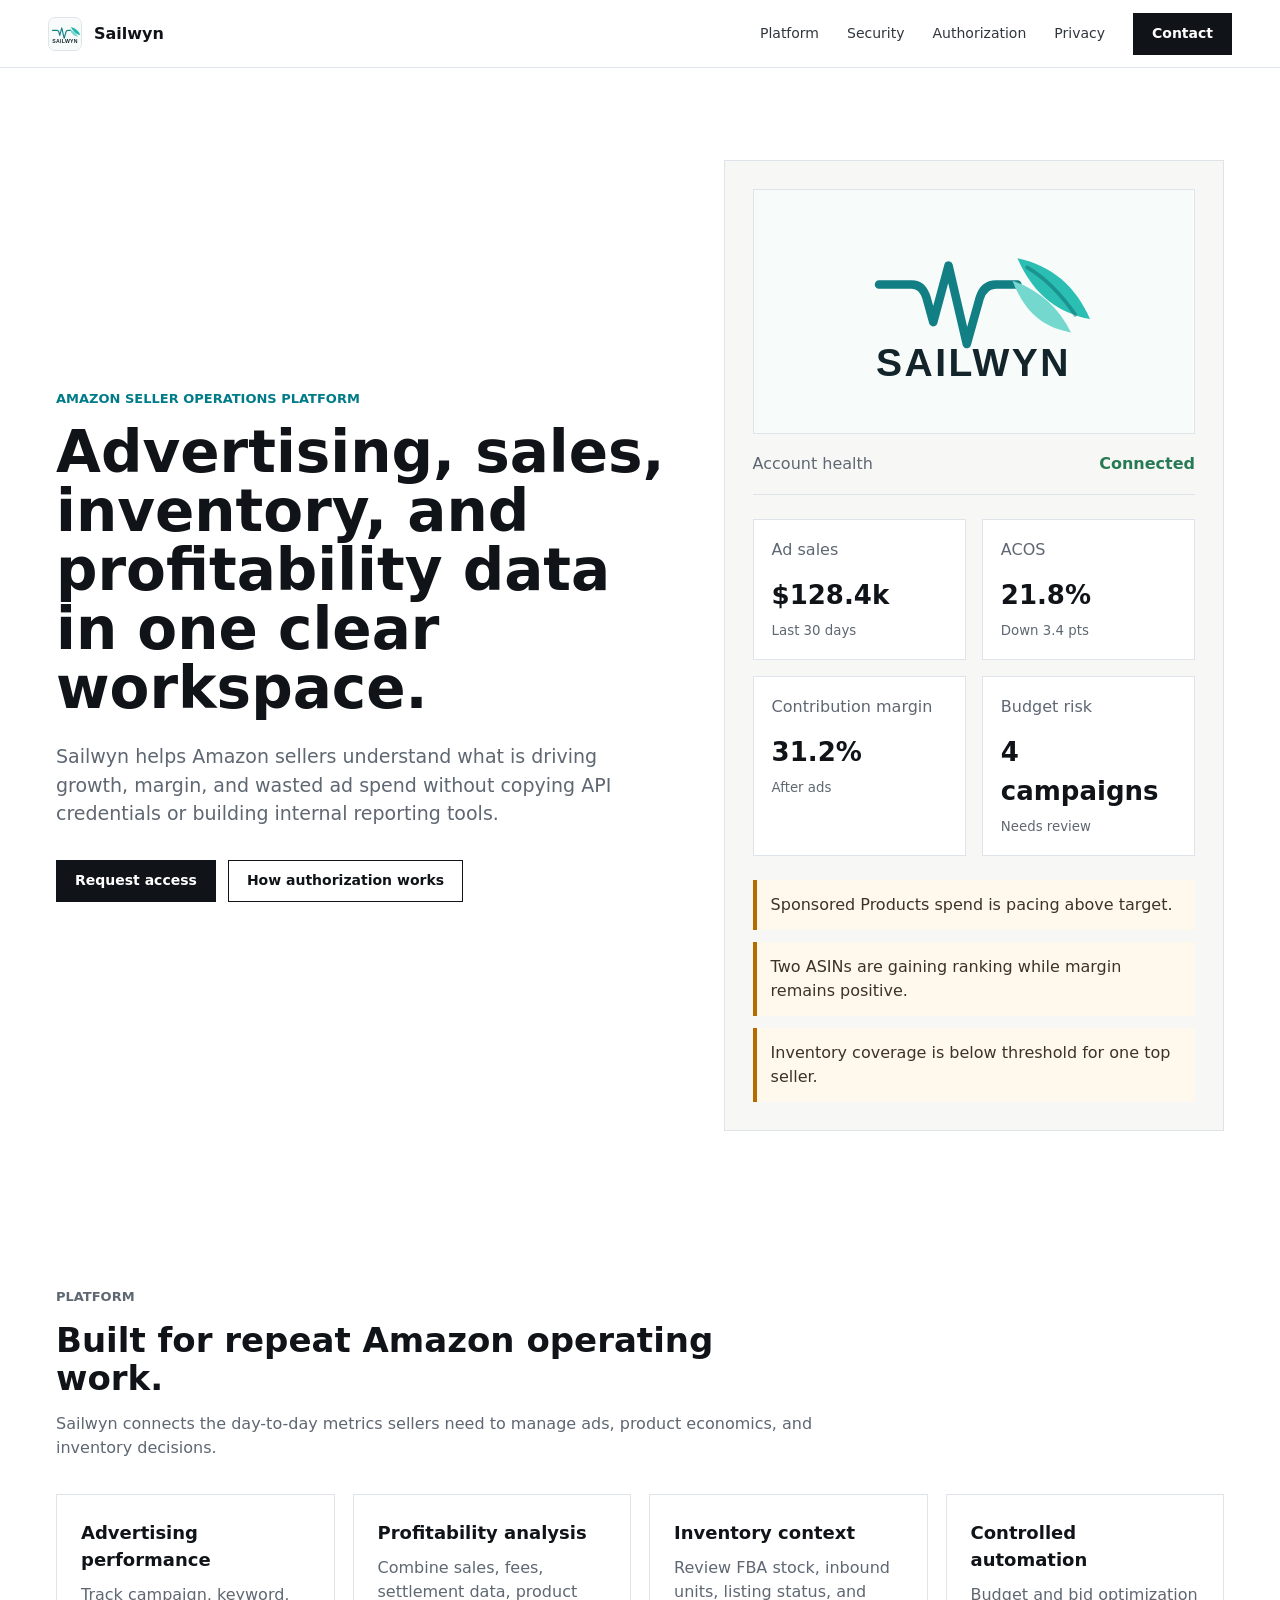
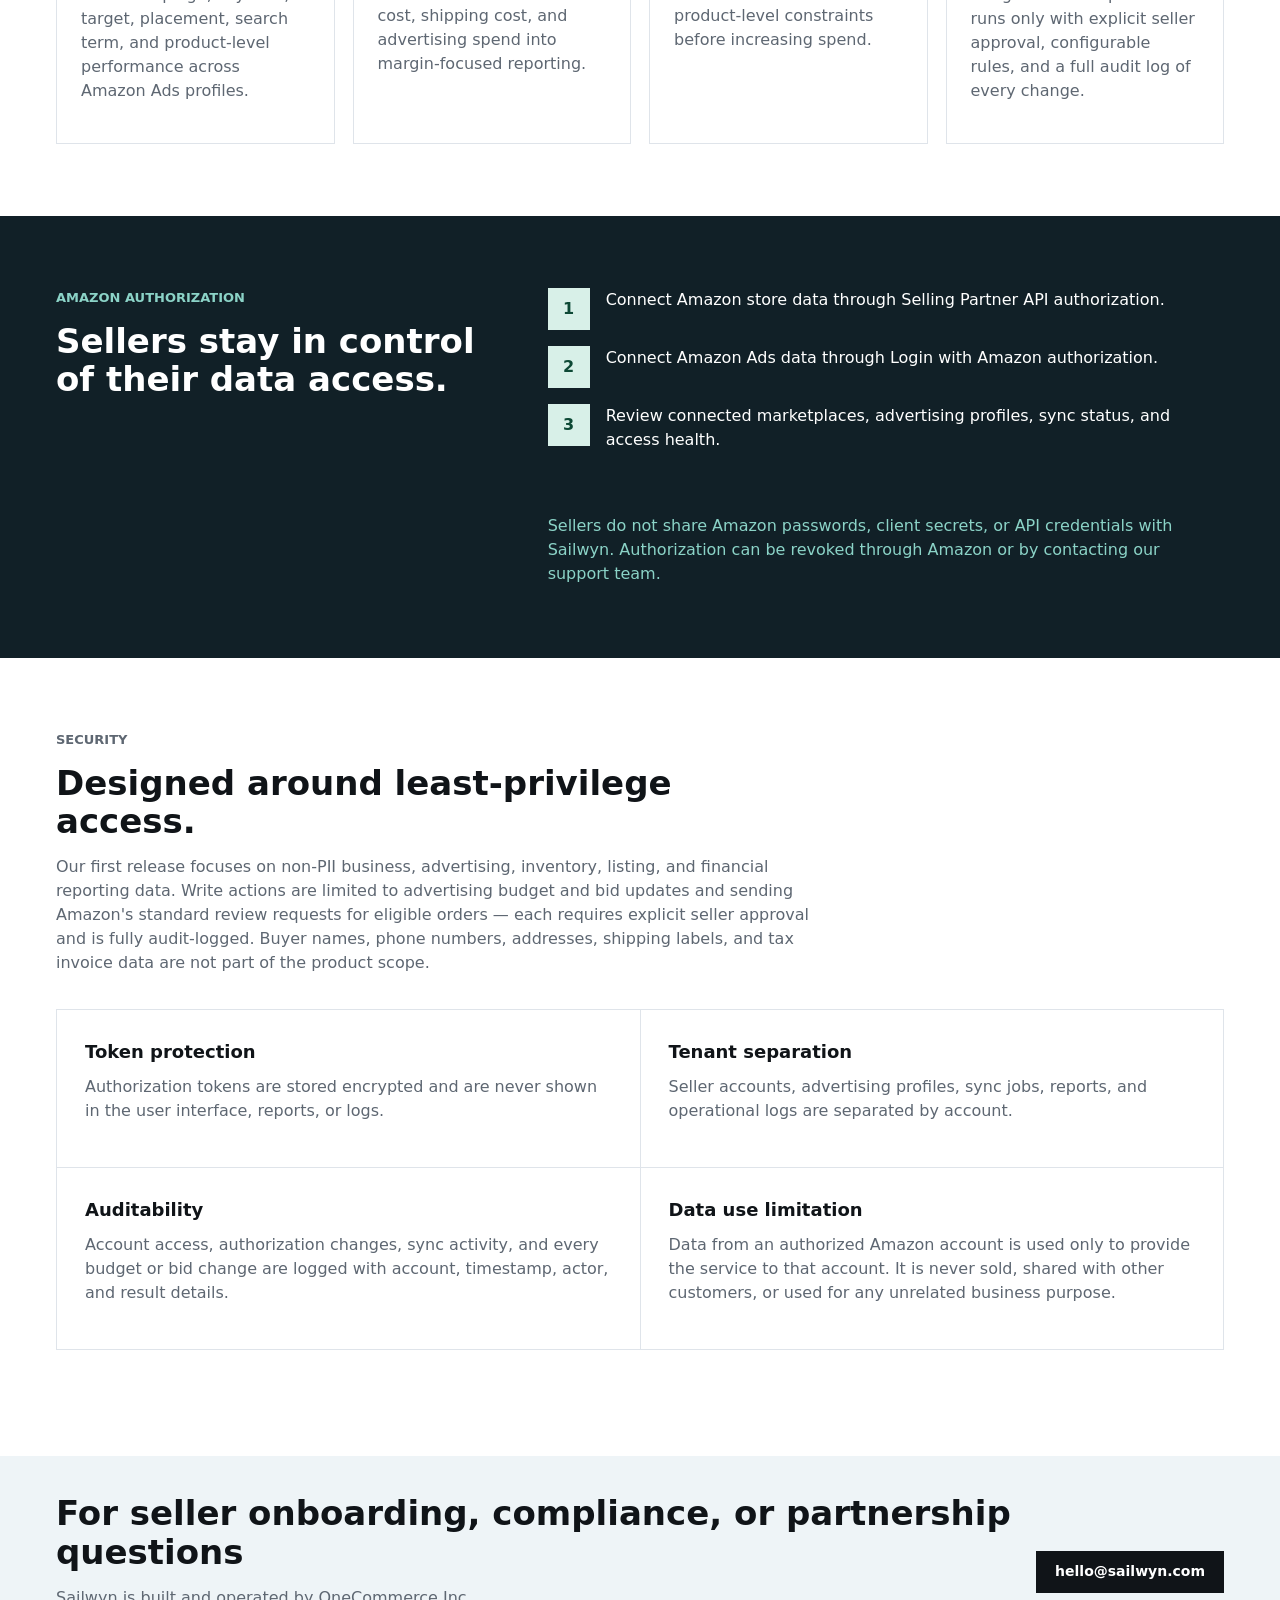
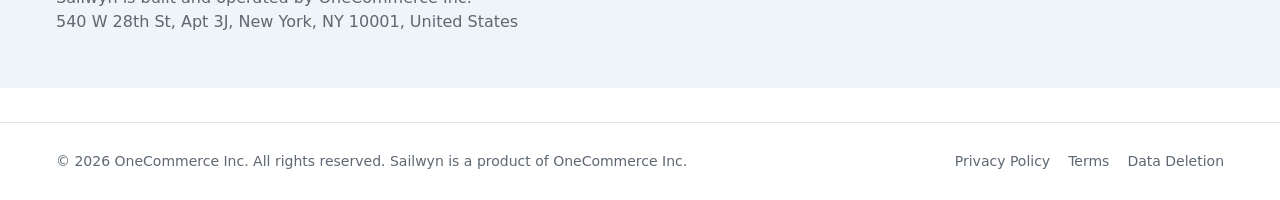
==== index.html @ f8a72beb "Initial Sailwyn website" ====
<!doctype html>
<html lang="en">
  <head>
    <meta charset="utf-8">
    <meta name="viewport" content="width=device-width, initial-scale=1">
    <title>Sailwyn | Amazon Advertising and Business Intelligence</title>
    <meta name="description" content="Sailwyn helps Amazon sellers connect advertising, sales, inventory, and profitability data in one operational dashboard.">
    <link rel="canonical" href="https://sailwyn.com/">
    <link rel="stylesheet" href="styles.css">
  </head>
  <body>
    <header class="site-header">
      <a class="brand" href="/" aria-label="Sailwyn home">
        <img class="brand-icon" src="assets/sailwyn-logo.svg" alt="" aria-hidden="true">
        <span>Sailwyn</span>
      </a>
      <nav class="nav" aria-label="Main navigation">
        <a href="#platform">Platform</a>
        <a href="#security">Security</a>
        <a href="#authorization">Authorization</a>
        <a href="privacy.html">Privacy</a>
        <a class="nav-button" href="mailto:hello@sailwyn.com">Contact</a>
      </nav>
    </header>

    <main>
      <section class="hero">
        <div class="hero-content">
          <p class="eyebrow">Amazon seller operations platform</p>
          <h1>Advertising, sales, inventory, and profitability data in one clear workspace.</h1>
          <p class="hero-copy">
            Sailwyn helps Amazon sellers understand what is driving growth, margin, and wasted ad spend without copying API credentials or building internal reporting tools.
          </p>
          <div class="hero-actions">
            <a class="primary-button" href="mailto:hello@sailwyn.com">Request access</a>
            <a class="secondary-button" href="#authorization">How authorization works</a>
          </div>
        </div>
        <div class="hero-panel" aria-label="Platform snapshot">
          <div class="hero-logo-card">
            <img src="assets/sailwyn-logo.svg" alt="Sailwyn logo">
          </div>
          <div class="panel-header">
            <span>Account health</span>
            <strong>Connected</strong>
          </div>
          <div class="metric-grid">
            <div>
              <span>Ad sales</span>
              <strong>$128.4k</strong>
              <small>Last 30 days</small>
            </div>
            <div>
              <span>ACOS</span>
              <strong>21.8%</strong>
              <small>Down 3.4 pts</small>
            </div>
            <div>
              <span>Contribution margin</span>
              <strong>31.2%</strong>
              <small>After ads</small>
            </div>
            <div>
              <span>Budget risk</span>
              <strong>4 campaigns</strong>
              <small>Needs review</small>
            </div>
          </div>
          <div class="signal-list">
            <span>Sponsored Products spend is pacing above target.</span>
            <span>Two ASINs are gaining ranking while margin remains positive.</span>
            <span>Inventory coverage is below threshold for one top seller.</span>
          </div>
        </div>
      </section>

      <section class="section" id="platform">
        <div class="section-heading">
          <p class="eyebrow">Platform</p>
          <h2>Built for repeat Amazon operating work.</h2>
          <p>Sailwyn connects the day-to-day metrics sellers need to manage ads, product economics, and inventory decisions.</p>
        </div>
        <div class="feature-grid">
          <article class="feature-card">
            <h3>Advertising performance</h3>
            <p>Track campaign, keyword, target, placement, search term, and product-level performance across Amazon Ads profiles.</p>
          </article>
          <article class="feature-card">
            <h3>Profitability analysis</h3>
            <p>Combine sales, fees, settlement data, product cost, shipping cost, and advertising spend into margin-focused reporting.</p>
          </article>
          <article class="feature-card">
            <h3>Inventory context</h3>
            <p>Review FBA stock, inbound units, listing status, and product-level constraints before increasing spend.</p>
          </article>
          <article class="feature-card">
            <h3>Controlled automation</h3>
            <p>Budget and bid optimization runs only with explicit seller approval, configurable rules, and a full audit log of every change.</p>
          </article>
        </div>
      </section>

      <section class="band" id="authorization">
        <div class="band-content">
          <div>
            <p class="eyebrow">Amazon authorization</p>
            <h2>Sellers stay in control of their data access.</h2>
          </div>
          <div class="steps">
            <div>
              <span>1</span>
              <p>Connect Amazon store data through Selling Partner API authorization.</p>
            </div>
            <div>
              <span>2</span>
              <p>Connect Amazon Ads data through Login with Amazon authorization.</p>
            </div>
            <div>
              <span>3</span>
              <p>Review connected marketplaces, advertising profiles, sync status, and access health.</p>
            </div>
          </div>
          <p class="note">
            Sellers do not share Amazon passwords, client secrets, or API credentials with Sailwyn. Authorization can be revoked through Amazon or by contacting our support team.
          </p>
        </div>
      </section>

      <section class="section" id="security">
        <div class="section-heading">
          <p class="eyebrow">Security</p>
          <h2>Designed around least-privilege access.</h2>
          <p>Our first release focuses on non-PII business, advertising, inventory, listing, and financial reporting data. Write actions are limited to advertising budget and bid updates and sending Amazon's standard review requests for eligible orders — each requires explicit seller approval and is fully audit-logged. Buyer names, phone numbers, addresses, shipping labels, and tax invoice data are not part of the product scope.</p>
        </div>
        <div class="security-list">
          <div>
            <h3>Token protection</h3>
            <p>Authorization tokens are stored encrypted and are never shown in the user interface, reports, or logs.</p>
          </div>
          <div>
            <h3>Tenant separation</h3>
            <p>Seller accounts, advertising profiles, sync jobs, reports, and operational logs are separated by account.</p>
          </div>
          <div>
            <h3>Auditability</h3>
            <p>Account access, authorization changes, sync activity, and every budget or bid change are logged with account, timestamp, actor, and result details.</p>
          </div>
          <div>
            <h3>Data use limitation</h3>
            <p>Data from an authorized Amazon account is used only to provide the service to that account. It is never sold, shared with other customers, or used for any unrelated business purpose.</p>
          </div>
        </div>
      </section>

      <section class="contact-strip">
        <div>
          <h2>For seller onboarding, compliance, or partnership questions</h2>
          <p>Sailwyn is built and operated by OneCommerce Inc.<br>540 W 28th St, Apt 3J, New York, NY 10001, United States</p>
        </div>
        <a class="primary-button" href="mailto:hello@sailwyn.com">hello@sailwyn.com</a>
      </section>
    </main>

    <footer class="footer">
      <span>&copy; 2026 OneCommerce Inc. All rights reserved. Sailwyn is a product of OneCommerce Inc.</span>
      <div>
        <a href="privacy.html">Privacy Policy</a>
        <a href="terms.html">Terms</a>
        <a href="data-deletion.html">Data Deletion</a>
      </div>
    </footer>
  </body>
</html>
---- styles.css ----
:root {
  --ink: #101418;
  --muted: #5e6772;
  --line: #dfe4ea;
  --panel: #f7f8f6;
  --paper: #ffffff;
  --green: #287a55;
  --teal: #007c89;
  --amber: #b66a00;
  --blue: #2457a7;
}

* {
  box-sizing: border-box;
}

body {
  margin: 0;
  font-family: Inter, ui-sans-serif, system-ui, -apple-system, BlinkMacSystemFont, "Segoe UI", sans-serif;
  color: var(--ink);
  background: var(--paper);
  line-height: 1.5;
}

a {
  color: inherit;
  text-decoration: none;
}

.site-header {
  min-height: 68px;
  border-bottom: 1px solid var(--line);
  display: flex;
  align-items: center;
  justify-content: space-between;
  padding: 0 48px;
  position: sticky;
  top: 0;
  background: rgba(255, 255, 255, 0.94);
  backdrop-filter: blur(10px);
  z-index: 10;
}

.brand,
.nav,
.hero-actions,
.footer div {
  display: flex;
  align-items: center;
}

.brand {
  gap: 12px;
  font-weight: 700;
}

.brand-icon {
  width: 34px;
  height: 34px;
  border-radius: 7px;
  object-fit: cover;
  object-position: 50% 30%;
  border: 1px solid var(--line);
  background: #f3f8f7;
}

.nav {
  gap: 28px;
  font-size: 14px;
  color: #30363d;
}

.nav a:not(.nav-button):hover {
  color: var(--teal);
}

.nav-button,
.primary-button,
.secondary-button {
  border: 1px solid var(--ink);
  min-height: 42px;
  display: inline-flex;
  align-items: center;
  justify-content: center;
  padding: 0 18px;
  font-weight: 700;
  font-size: 14px;
}

.nav-button,
.primary-button {
  background: var(--ink);
  color: var(--paper);
}

.secondary-button {
  background: var(--paper);
}

.hero {
  display: grid;
  grid-template-columns: minmax(0, 1.1fr) minmax(420px, 0.9fr);
  gap: 56px;
  padding: 92px 56px 84px;
  max-width: 1280px;
  margin: 0 auto;
  align-items: center;
}

.eyebrow {
  margin: 0 0 14px;
  color: var(--teal);
  font-weight: 800;
  font-size: 13px;
  text-transform: uppercase;
  letter-spacing: 0;
}

h1,
h2,
h3,
p {
  margin-top: 0;
}

h1 {
  font-size: 58px;
  line-height: 1.02;
  max-width: 780px;
  margin-bottom: 24px;
  letter-spacing: 0;
}

h2 {
  font-size: 34px;
  line-height: 1.14;
  margin-bottom: 14px;
  letter-spacing: 0;
}

h3 {
  font-size: 18px;
  margin-bottom: 10px;
  letter-spacing: 0;
}

.hero-copy {
  color: var(--muted);
  font-size: 19px;
  max-width: 680px;
}

.hero-actions {
  gap: 12px;
  margin-top: 32px;
  flex-wrap: wrap;
}

.hero-panel {
  border: 1px solid var(--line);
  background: var(--panel);
  padding: 28px;
  min-height: 460px;
}

.hero-logo-card {
  background: var(--paper);
  border: 1px solid var(--line);
  aspect-ratio: 720 / 399;
  margin-bottom: 18px;
  display: flex;
  align-items: center;
  justify-content: center;
  overflow: hidden;
}

.hero-logo-card img {
  width: 100%;
  height: 100%;
  object-fit: contain;
}

.panel-header {
  display: flex;
  align-items: center;
  justify-content: space-between;
  padding-bottom: 18px;
  border-bottom: 1px solid var(--line);
  color: var(--muted);
}

.panel-header strong {
  color: var(--green);
}

.metric-grid {
  display: grid;
  grid-template-columns: repeat(2, minmax(0, 1fr));
  gap: 16px;
  margin: 24px 0;
}

.metric-grid div {
  background: var(--paper);
  border: 1px solid var(--line);
  padding: 18px;
  min-height: 124px;
}

.metric-grid span,
.metric-grid small {
  color: var(--muted);
  display: block;
}

.metric-grid strong {
  display: block;
  font-size: 26px;
  margin: 14px 0 6px;
}

.signal-list {
  display: grid;
  gap: 12px;
}

.signal-list span {
  background: #fff8ec;
  border-left: 4px solid var(--amber);
  padding: 13px 14px;
  color: #3b3328;
}

.section,
.band-content,
.contact-strip,
.footer {
  max-width: 1280px;
  margin: 0 auto;
}

.section {
  padding: 72px 56px;
}

.section-heading {
  max-width: 760px;
  margin-bottom: 34px;
}

.section-heading p,
.feature-card p,
.security-list p,
.contact-strip p,
.note {
  color: var(--muted);
}

.feature-grid {
  display: grid;
  grid-template-columns: repeat(4, minmax(0, 1fr));
  gap: 18px;
}

.feature-card {
  border: 1px solid var(--line);
  padding: 24px;
  min-height: 220px;
}

.band {
  background: #112027;
  color: var(--paper);
}

.band-content {
  padding: 72px 56px;
  display: grid;
  grid-template-columns: 0.65fr 1fr;
  gap: 52px;
}

.band .eyebrow,
.band .note {
  color: #8bd3c7;
}

.steps {
  display: grid;
  gap: 16px;
}

.steps div {
  display: grid;
  grid-template-columns: 42px 1fr;
  align-items: start;
  gap: 16px;
}

.steps span {
  width: 42px;
  height: 42px;
  display: inline-flex;
  align-items: center;
  justify-content: center;
  background: #d8f0e8;
  color: #0d4935;
  font-weight: 800;
}

.steps p {
  margin-bottom: 0;
}

.note {
  grid-column: 2;
  margin: 10px 0 0;
}

.security-list {
  display: grid;
  grid-template-columns: repeat(2, minmax(0, 1fr));
  border-top: 1px solid var(--line);
  border-left: 1px solid var(--line);
}

.security-list div {
  padding: 28px;
  border-right: 1px solid var(--line);
  border-bottom: 1px solid var(--line);
}

.contact-strip {
  margin-top: 34px;
  margin-bottom: 34px;
  padding: 38px 56px;
  background: #eef4f7;
  display: flex;
  align-items: center;
  justify-content: space-between;
  gap: 24px;
}

.footer {
  border-top: 1px solid var(--line);
  padding: 28px 56px;
  display: flex;
  align-items: center;
  justify-content: space-between;
  gap: 20px;
  color: var(--muted);
  font-size: 14px;
}

.footer div {
  gap: 18px;
}

.legal-page {
  max-width: 900px;
  margin: 0 auto;
  padding: 72px 32px;
}

.legal-page h1 {
  font-size: 42px;
}

.legal-page h2 {
  font-size: 24px;
  margin-top: 34px;
}

.legal-page p,
.legal-page li {
  color: var(--muted);
}

.legal-page a {
  color: var(--blue);
  text-decoration: underline;
  text-underline-offset: 3px;
}

@media (max-width: 960px) {
  .site-header {
    padding: 18px 24px;
    align-items: flex-start;
    gap: 18px;
    flex-direction: column;
    position: static;
  }

  .nav {
    width: 100%;
    overflow-x: auto;
    gap: 18px;
    padding-bottom: 4px;
  }

  .hero {
    grid-template-columns: 1fr;
    padding: 56px 24px 48px;
  }

  .hero-panel {
    min-height: auto;
  }

  h1 {
    font-size: 42px;
  }

  .section,
  .band-content,
  .contact-strip,
  .footer {
    padding-left: 24px;
    padding-right: 24px;
  }

  .feature-grid,
  .security-list,
  .band-content {
    grid-template-columns: 1fr;
  }

  .note {
    grid-column: auto;
  }

  .contact-strip,
  .footer {
    flex-direction: column;
    align-items: flex-start;
  }
}

@media (max-width: 560px) {
  .metric-grid {
    grid-template-columns: 1fr;
  }

  h1 {
    font-size: 34px;
  }

  h2 {
    font-size: 28px;
  }
}
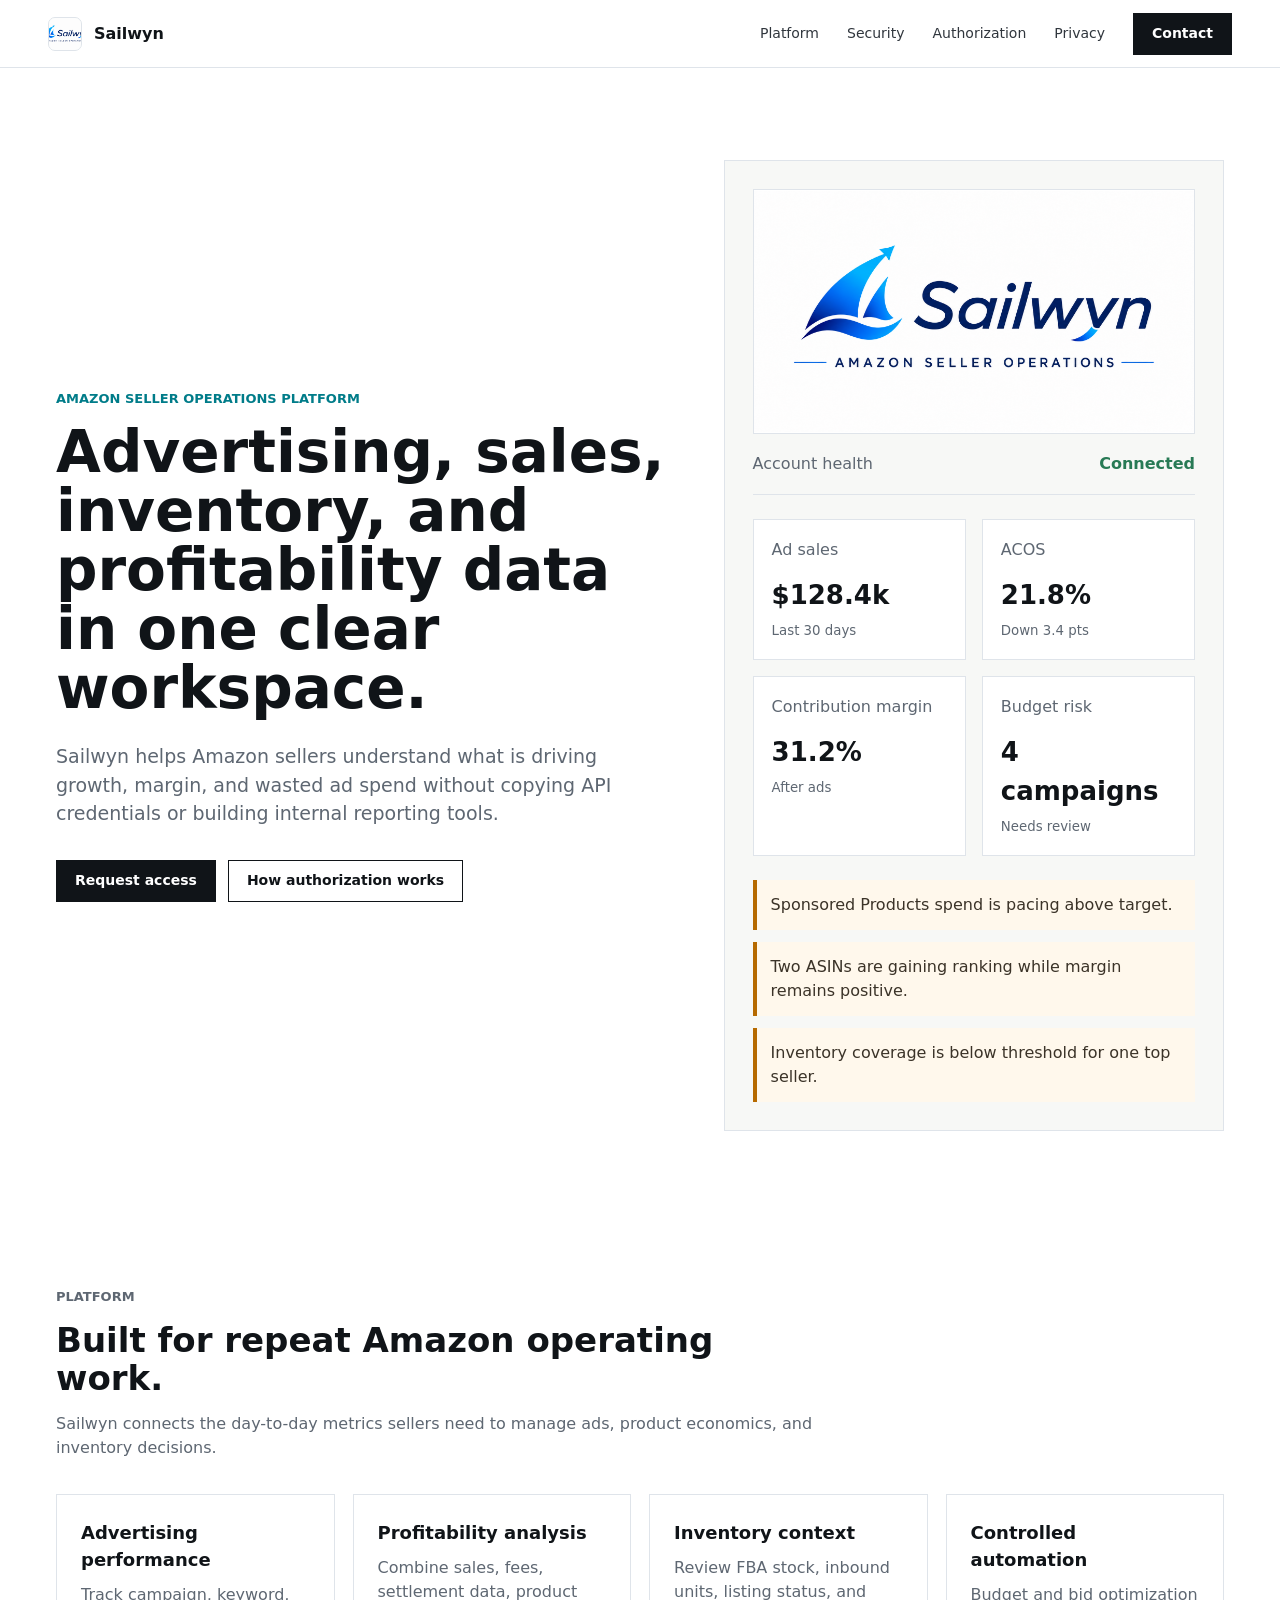
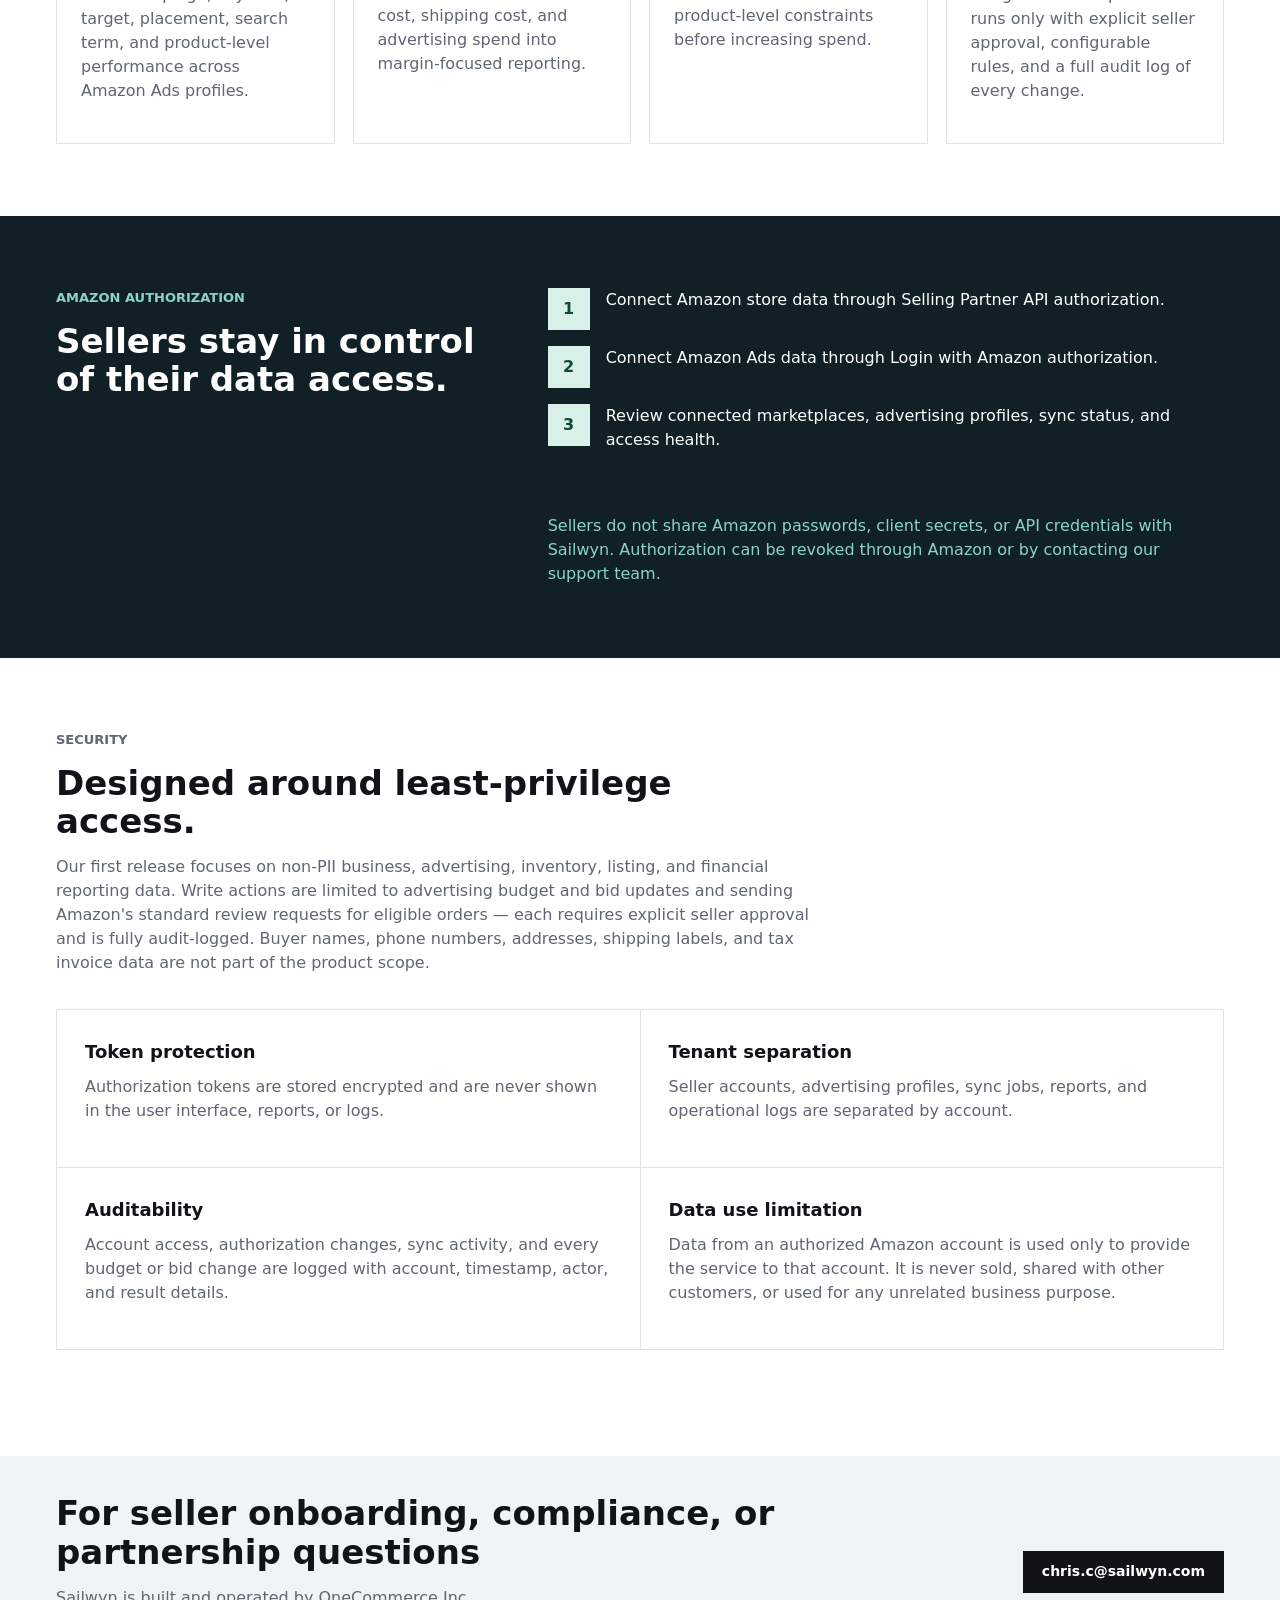
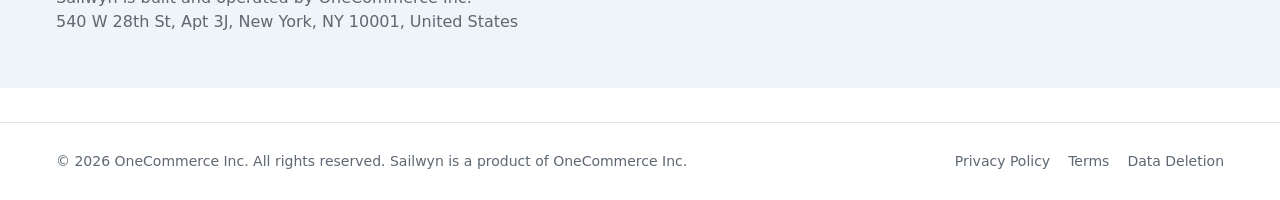
==== commit 68027f75: "Update Sailwyn logo and contact email" ====
--- a/index.html
+++ b/index.html
@@ -11,7 +11,7 @@
   <body>
     <header class="site-header">
       <a class="brand" href="/" aria-label="Sailwyn home">
-        <img class="brand-icon" src="assets/sailwyn-logo.svg" alt="" aria-hidden="true">
+        <img class="brand-icon" src="assets/sailwyn-logo.png" alt="" aria-hidden="true">
         <span>Sailwyn</span>
       </a>
       <nav class="nav" aria-label="Main navigation">
@@ -19,7 +19,7 @@
         <a href="#security">Security</a>
         <a href="#authorization">Authorization</a>
         <a href="privacy.html">Privacy</a>
-        <a class="nav-button" href="mailto:hello@sailwyn.com">Contact</a>
+        <a class="nav-button" href="mailto:chris.c@sailwyn.com">Contact</a>
       </nav>
     </header>
 
@@ -32,13 +32,13 @@
             Sailwyn helps Amazon sellers understand what is driving growth, margin, and wasted ad spend without copying API credentials or building internal reporting tools.
           </p>
           <div class="hero-actions">
-            <a class="primary-button" href="mailto:hello@sailwyn.com">Request access</a>
+            <a class="primary-button" href="mailto:chris.c@sailwyn.com">Request access</a>
             <a class="secondary-button" href="#authorization">How authorization works</a>
           </div>
         </div>
         <div class="hero-panel" aria-label="Platform snapshot">
           <div class="hero-logo-card">
-            <img src="assets/sailwyn-logo.svg" alt="Sailwyn logo">
+            <img src="assets/sailwyn-logo.png" alt="Sailwyn logo">
           </div>
           <div class="panel-header">
             <span>Account health</span>
@@ -157,7 +157,7 @@
           <h2>For seller onboarding, compliance, or partnership questions</h2>
           <p>Sailwyn is built and operated by OneCommerce Inc.<br>540 W 28th St, Apt 3J, New York, NY 10001, United States</p>
         </div>
-        <a class="primary-button" href="mailto:hello@sailwyn.com">hello@sailwyn.com</a>
+        <a class="primary-button" href="mailto:chris.c@sailwyn.com">chris.c@sailwyn.com</a>
       </section>
     </main>
 
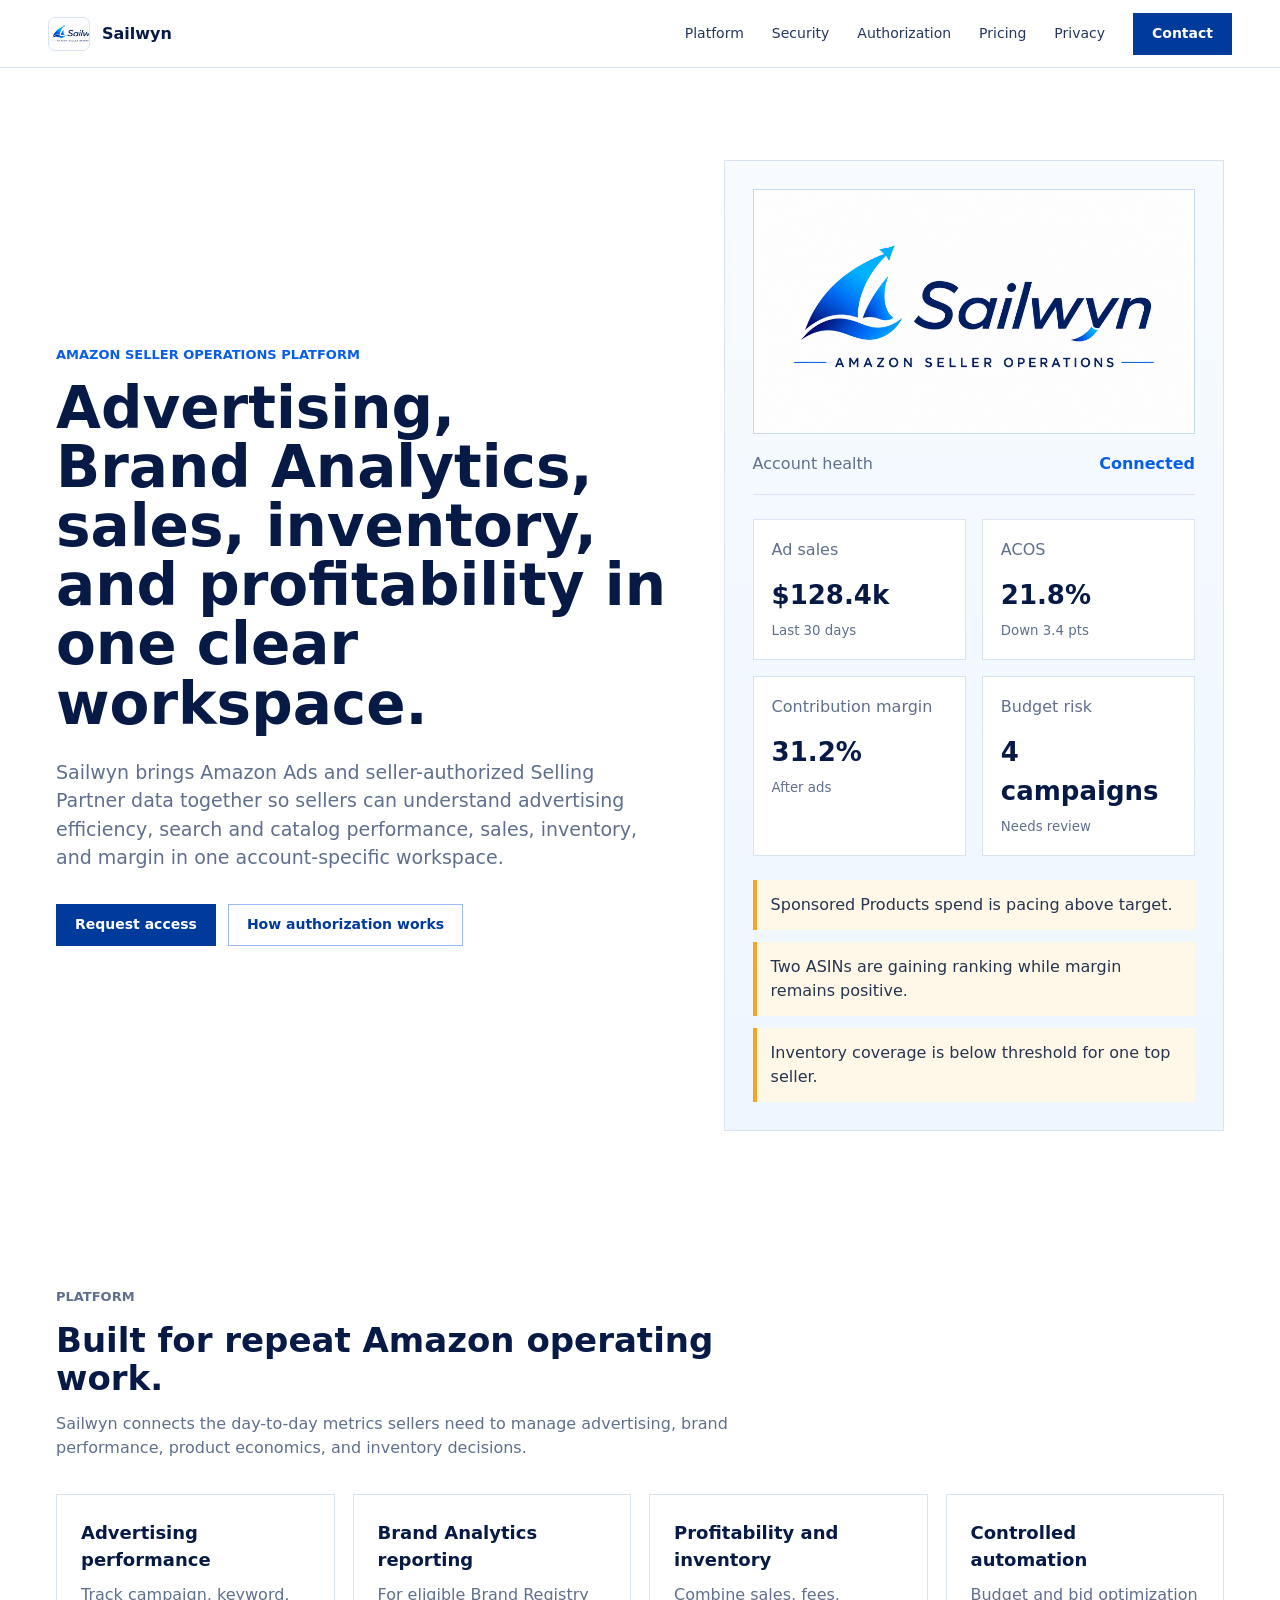
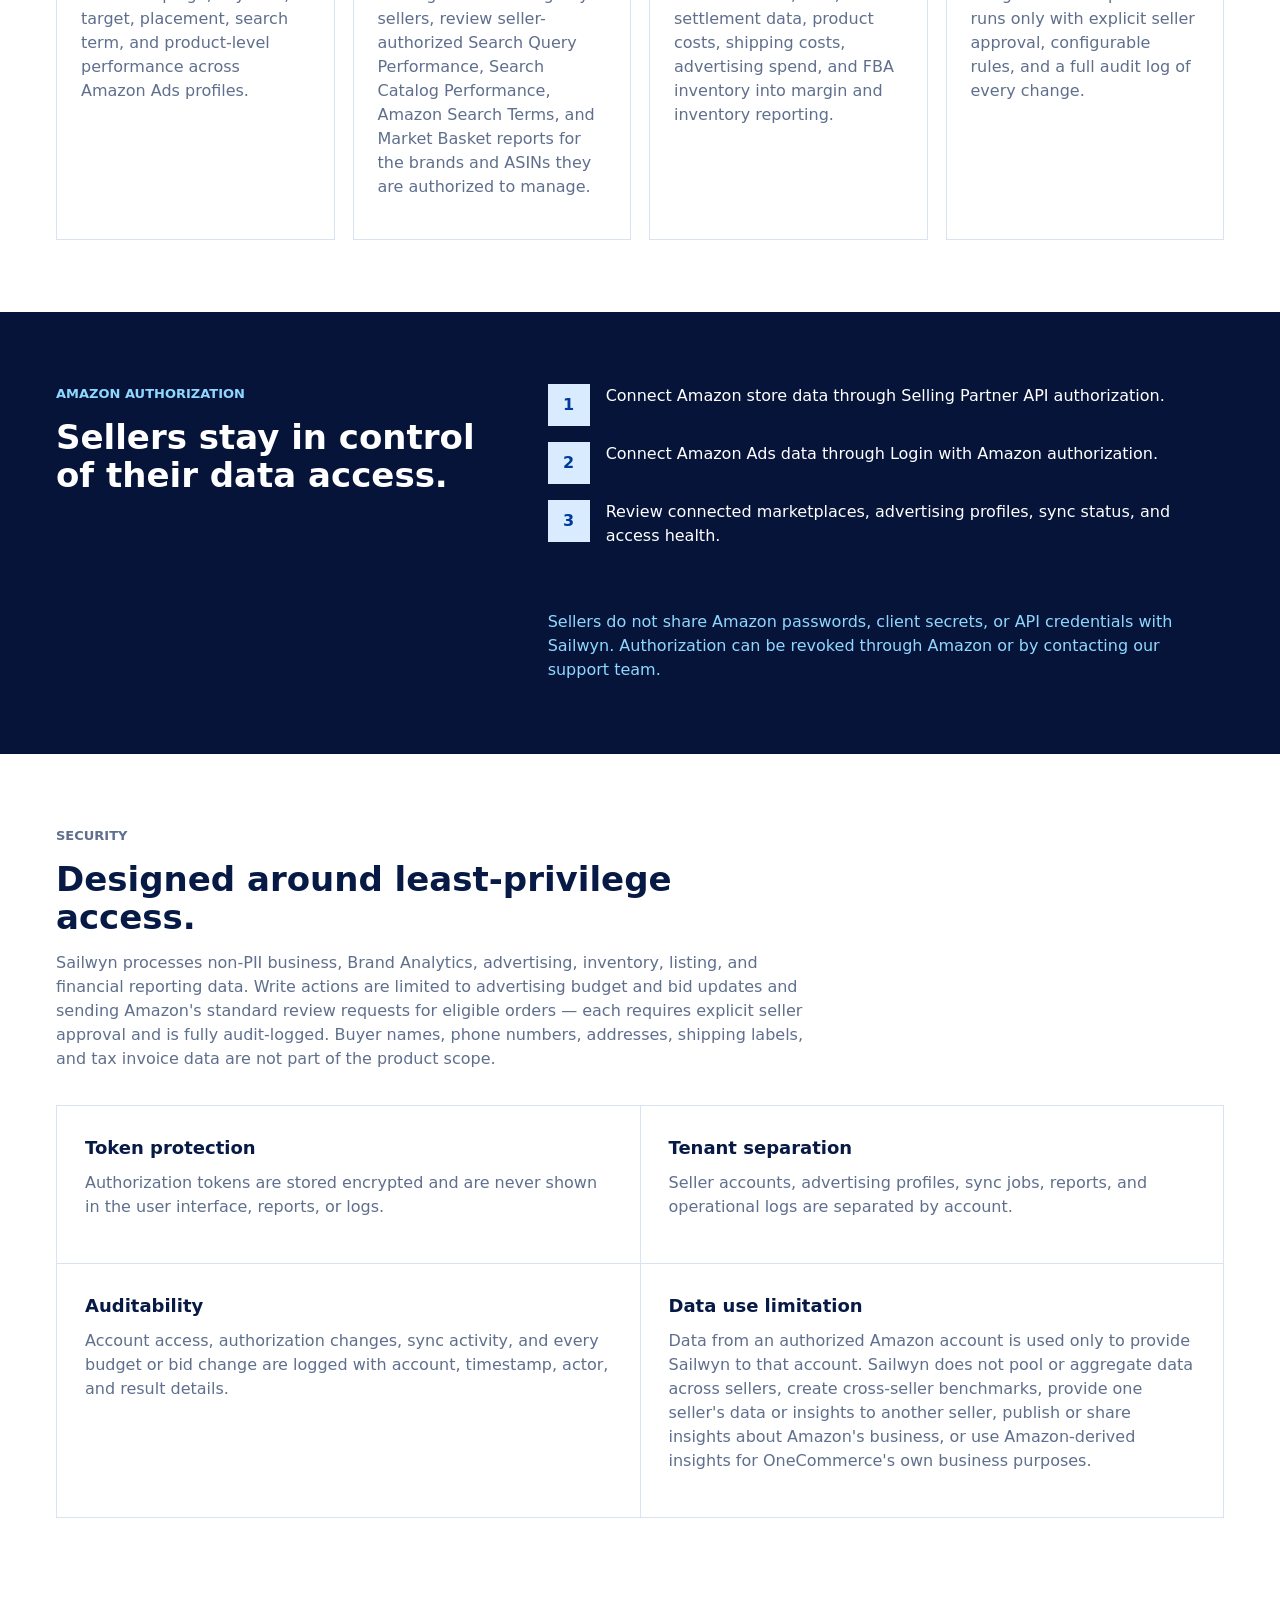
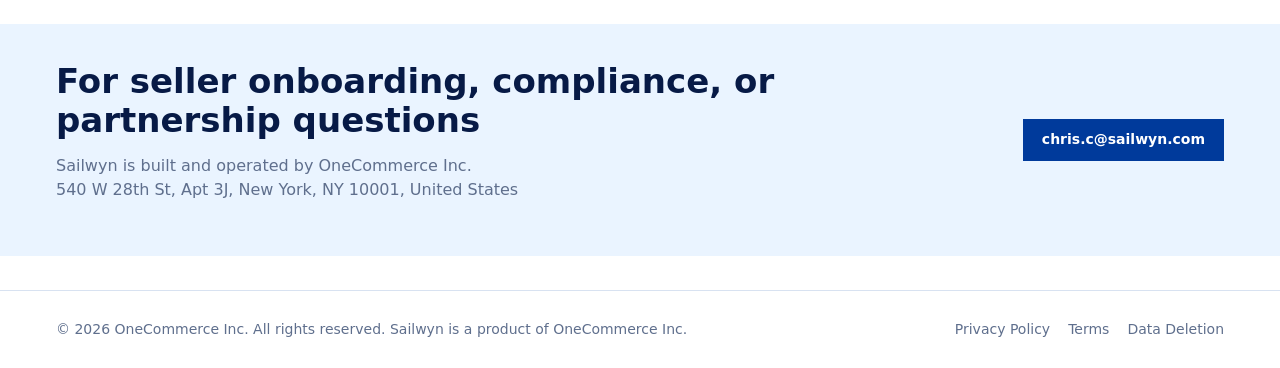
==== commit 1dd68541: "完善官网定价与品牌分析说明" ====
--- a/index.html
+++ b/index.html
@@ -18,6 +18,7 @@
         <a href="#platform">Platform</a>
         <a href="#security">Security</a>
         <a href="#authorization">Authorization</a>
+        <a href="pricing.html">Pricing</a>
         <a href="privacy.html">Privacy</a>
         <a class="nav-button" href="mailto:chris.c@sailwyn.com">Contact</a>
       </nav>
@@ -27,9 +28,9 @@
       <section class="hero">
         <div class="hero-content">
           <p class="eyebrow">Amazon seller operations platform</p>
-          <h1>Advertising, sales, inventory, and profitability data in one clear workspace.</h1>
+          <h1>Advertising, Brand Analytics, sales, inventory, and profitability in one clear workspace.</h1>
           <p class="hero-copy">
-            Sailwyn helps Amazon sellers understand what is driving growth, margin, and wasted ad spend without copying API credentials or building internal reporting tools.
+            Sailwyn brings Amazon Ads and seller-authorized Selling Partner data together so sellers can understand advertising efficiency, search and catalog performance, sales, inventory, and margin in one account-specific workspace.
           </p>
           <div class="hero-actions">
             <a class="primary-button" href="mailto:chris.c@sailwyn.com">Request access</a>
@@ -78,7 +79,7 @@
         <div class="section-heading">
           <p class="eyebrow">Platform</p>
           <h2>Built for repeat Amazon operating work.</h2>
-          <p>Sailwyn connects the day-to-day metrics sellers need to manage ads, product economics, and inventory decisions.</p>
+          <p>Sailwyn connects the day-to-day metrics sellers need to manage advertising, brand performance, product economics, and inventory decisions.</p>
         </div>
         <div class="feature-grid">
           <article class="feature-card">
@@ -86,12 +87,12 @@
             <p>Track campaign, keyword, target, placement, search term, and product-level performance across Amazon Ads profiles.</p>
           </article>
           <article class="feature-card">
-            <h3>Profitability analysis</h3>
-            <p>Combine sales, fees, settlement data, product cost, shipping cost, and advertising spend into margin-focused reporting.</p>
+            <h3>Brand Analytics reporting</h3>
+            <p>For eligible Brand Registry sellers, review seller-authorized Search Query Performance, Search Catalog Performance, Amazon Search Terms, and Market Basket reports for the brands and ASINs they are authorized to manage.</p>
           </article>
           <article class="feature-card">
-            <h3>Inventory context</h3>
-            <p>Review FBA stock, inbound units, listing status, and product-level constraints before increasing spend.</p>
+            <h3>Profitability and inventory</h3>
+            <p>Combine sales, fees, settlement data, product costs, shipping costs, advertising spend, and FBA inventory into margin and inventory reporting.</p>
           </article>
           <article class="feature-card">
             <h3>Controlled automation</h3>
@@ -130,7 +131,7 @@
         <div class="section-heading">
           <p class="eyebrow">Security</p>
           <h2>Designed around least-privilege access.</h2>
-          <p>Our first release focuses on non-PII business, advertising, inventory, listing, and financial reporting data. Write actions are limited to advertising budget and bid updates and sending Amazon's standard review requests for eligible orders — each requires explicit seller approval and is fully audit-logged. Buyer names, phone numbers, addresses, shipping labels, and tax invoice data are not part of the product scope.</p>
+          <p>Sailwyn processes non-PII business, Brand Analytics, advertising, inventory, listing, and financial reporting data. Write actions are limited to advertising budget and bid updates and sending Amazon's standard review requests for eligible orders — each requires explicit seller approval and is fully audit-logged. Buyer names, phone numbers, addresses, shipping labels, and tax invoice data are not part of the product scope.</p>
         </div>
         <div class="security-list">
           <div>
@@ -147,7 +148,7 @@
           </div>
           <div>
             <h3>Data use limitation</h3>
-            <p>Data from an authorized Amazon account is used only to provide the service to that account. It is never sold, shared with other customers, or used for any unrelated business purpose.</p>
+            <p>Data from an authorized Amazon account is used only to provide Sailwyn to that account. Sailwyn does not pool or aggregate data across sellers, create cross-seller benchmarks, provide one seller's data or insights to another seller, publish or share insights about Amazon's business, or use Amazon-derived insights for OneCommerce's own business purposes.</p>
           </div>
         </div>
       </section>
--- a/styles.css
+++ b/styles.css
@@ -1,13 +1,15 @@
 :root {
-  --ink: #101418;
-  --muted: #5e6772;
-  --line: #dfe4ea;
-  --panel: #f7f8f6;
+  --ink: #071a46;
+  --muted: #5f6f8d;
+  --line: #d8e2f1;
+  --panel: #f4f8ff;
   --paper: #ffffff;
-  --green: #287a55;
-  --teal: #007c89;
-  --amber: #b66a00;
-  --blue: #2457a7;
+  --navy: #071a46;
+  --blue: #075ee8;
+  --blue-strong: #003a9b;
+  --sky: #12a8f5;
+  --ice: #eaf4ff;
+  --warning: #f5a524;
 }
 
 * {
@@ -55,23 +57,23 @@
 }
 
 .brand-icon {
-  width: 34px;
+  width: 42px;
   height: 34px;
   border-radius: 7px;
   object-fit: cover;
-  object-position: 50% 30%;
+  object-position: 14% 48%;
   border: 1px solid var(--line);
-  background: #f3f8f7;
+  background: var(--ice);
 }
 
 .nav {
   gap: 28px;
   font-size: 14px;
-  color: #30363d;
+  color: #25365f;
 }
 
 .nav a:not(.nav-button):hover {
-  color: var(--teal);
+  color: var(--blue);
 }
 
 .nav-button,
@@ -89,12 +91,15 @@
 
 .nav-button,
 .primary-button {
-  background: var(--ink);
+  background: var(--blue-strong);
+  border-color: var(--blue-strong);
   color: var(--paper);
 }
 
 .secondary-button {
   background: var(--paper);
+  color: var(--blue-strong);
+  border-color: #9bbbf4;
 }
 
 .hero {
@@ -109,7 +114,7 @@
 
 .eyebrow {
   margin: 0 0 14px;
-  color: var(--teal);
+  color: var(--blue);
   font-weight: 800;
   font-size: 13px;
   text-transform: uppercase;
@@ -158,14 +163,14 @@
 
 .hero-panel {
   border: 1px solid var(--line);
-  background: var(--panel);
+  background: linear-gradient(180deg, #f7fbff 0%, #eef6ff 100%);
   padding: 28px;
   min-height: 460px;
 }
 
 .hero-logo-card {
   background: var(--paper);
-  border: 1px solid var(--line);
+  border: 1px solid #c7d8f3;
   aspect-ratio: 720 / 399;
   margin-bottom: 18px;
   display: flex;
@@ -190,7 +195,7 @@
 }
 
 .panel-header strong {
-  color: var(--green);
+  color: var(--blue);
 }
 
 .metric-grid {
@@ -225,10 +230,10 @@
 }
 
 .signal-list span {
-  background: #fff8ec;
-  border-left: 4px solid var(--amber);
+  background: #fff8e8;
+  border-left: 4px solid var(--warning);
   padding: 13px 14px;
-  color: #3b3328;
+  color: #263451;
 }
 
 .section,
@@ -269,7 +274,7 @@
 }
 
 .band {
-  background: #112027;
+  background: #06143a;
   color: var(--paper);
 }
 
@@ -282,7 +287,7 @@
 
 .band .eyebrow,
 .band .note {
-  color: #8bd3c7;
+  color: #8fd7ff;
 }
 
 .steps {
@@ -303,8 +308,8 @@
   display: inline-flex;
   align-items: center;
   justify-content: center;
-  background: #d8f0e8;
-  color: #0d4935;
+  background: #d9ecff;
+  color: var(--blue-strong);
   font-weight: 800;
 }
 
@@ -334,7 +339,7 @@
   margin-top: 34px;
   margin-bottom: 34px;
   padding: 38px 56px;
-  background: #eef4f7;
+  background: #eaf4ff;
   display: flex;
   align-items: center;
   justify-content: space-between;
@@ -449,3 +454,373 @@
     font-size: 28px;
   }
 }
+
+/* Pricing page */
+
+.page-head {
+  max-width: 1280px;
+  margin: 0 auto;
+  padding: 72px 56px 0;
+}
+
+.page-head h1 {
+  font-size: 46px;
+  max-width: 940px;
+  margin-bottom: 18px;
+}
+
+.page-lede {
+  color: var(--muted);
+  font-size: 19px;
+  max-width: 760px;
+  margin-bottom: 0;
+}
+
+.page-head + .section {
+  padding-top: 40px;
+}
+
+.plan-grid {
+  display: grid;
+  grid-template-columns: repeat(3, minmax(0, 1fr));
+  gap: 18px;
+}
+
+.plan-card {
+  border: 1px solid var(--line);
+  background: var(--paper);
+  padding: 30px 26px;
+  display: flex;
+  flex-direction: column;
+  gap: 16px;
+}
+
+.plan-card.featured {
+  border-color: var(--blue-strong);
+  box-shadow: inset 0 0 0 1px var(--blue-strong);
+}
+
+.plan-top {
+  display: flex;
+  align-items: center;
+  justify-content: space-between;
+  gap: 12px;
+  min-height: 26px;
+}
+
+.plan-name {
+  color: var(--blue);
+  font-weight: 800;
+  font-size: 13px;
+  text-transform: uppercase;
+}
+
+.plan-tag {
+  background: var(--blue-strong);
+  color: var(--paper);
+  font-weight: 800;
+  font-size: 11px;
+  text-transform: uppercase;
+  padding: 5px 10px;
+  white-space: nowrap;
+}
+
+.plan-price {
+  display: flex;
+  align-items: baseline;
+  gap: 4px;
+  margin: 0;
+  font-variant-numeric: tabular-nums;
+}
+
+.plan-price .currency {
+  font-size: 22px;
+  font-weight: 700;
+  color: var(--muted);
+}
+
+.plan-price .amount {
+  font-size: 52px;
+  font-weight: 800;
+  line-height: 1;
+}
+
+.plan-price .period {
+  font-size: 15px;
+  color: var(--muted);
+}
+
+.plan-desc {
+  color: var(--muted);
+  margin: 0;
+  min-height: 46px;
+}
+
+.plan-button {
+  width: 100%;
+}
+
+.plan-specs {
+  list-style: none;
+  margin: 0;
+  padding: 18px 0 0;
+  border-top: 1px solid var(--line);
+  display: grid;
+  gap: 11px;
+  font-size: 14px;
+}
+
+.plan-specs li {
+  display: flex;
+  align-items: baseline;
+  justify-content: space-between;
+  gap: 12px;
+  color: var(--muted);
+}
+
+.plan-specs strong {
+  color: var(--ink);
+  font-variant-numeric: tabular-nums;
+}
+
+.limits-wrap {
+  border: 1px solid var(--line);
+  overflow-x: auto;
+}
+
+.limits-table {
+  width: 100%;
+  min-width: 640px;
+  border-collapse: collapse;
+}
+
+.limits-table th,
+.limits-table td {
+  padding: 15px 20px;
+  border-bottom: 1px solid var(--line);
+  font-size: 15px;
+}
+
+.limits-table thead th {
+  background: var(--panel);
+  color: var(--blue);
+  font-weight: 800;
+  font-size: 13px;
+  text-transform: uppercase;
+  text-align: center;
+}
+
+.limits-table thead th:first-child {
+  text-align: left;
+  width: 40%;
+}
+
+.limits-table tbody th {
+  text-align: left;
+  font-weight: 600;
+}
+
+.limits-table tbody td {
+  text-align: center;
+  font-variant-numeric: tabular-nums;
+}
+
+.limits-table tbody tr:last-child th,
+.limits-table tbody tr:last-child td {
+  border-bottom: 0;
+}
+
+.limit-max {
+  color: var(--blue);
+  font-weight: 700;
+}
+
+.included-wrap {
+  border: 1px solid var(--line);
+}
+
+.included-head {
+  background: var(--panel);
+  border-bottom: 1px solid var(--line);
+  padding: 20px 26px;
+  display: flex;
+  flex-wrap: wrap;
+  align-items: baseline;
+  gap: 12px;
+}
+
+.included-head strong {
+  font-size: 16px;
+}
+
+.included-head span {
+  color: var(--muted);
+}
+
+.included-grid {
+  display: grid;
+  grid-template-columns: repeat(2, minmax(0, 1fr));
+}
+
+.included-col {
+  padding: 26px;
+  border-right: 1px solid var(--line);
+  border-bottom: 1px solid var(--line);
+}
+
+.included-col:nth-child(2n) {
+  border-right: 0;
+}
+
+.included-col:nth-last-child(-n + 2) {
+  border-bottom: 0;
+}
+
+.included-col h3 {
+  color: var(--blue);
+  font-weight: 800;
+  font-size: 13px;
+  text-transform: uppercase;
+  margin-bottom: 16px;
+}
+
+.included-col ul {
+  list-style: none;
+  margin: 0;
+  padding: 0;
+  display: grid;
+  gap: 11px;
+}
+
+.included-col li {
+  display: grid;
+  grid-template-columns: 18px 1fr;
+  gap: 10px;
+  color: var(--muted);
+  font-size: 15px;
+}
+
+.included-col li::before {
+  content: "\2713";
+  color: var(--blue);
+  font-weight: 800;
+}
+
+.fineprint {
+  max-width: 940px;
+}
+
+.fineprint ul {
+  list-style: none;
+  margin: 0;
+  padding: 0;
+  display: grid;
+  gap: 12px;
+}
+
+.fineprint li {
+  display: grid;
+  grid-template-columns: 16px 1fr;
+  gap: 10px;
+  color: var(--muted);
+  font-size: 15px;
+}
+
+.fineprint li::before {
+  content: "\2014";
+  color: #a9bcd8;
+}
+
+.fineprint a {
+  color: var(--blue);
+  text-decoration: underline;
+  text-underline-offset: 3px;
+}
+
+.scroll-hint {
+  display: none;
+  color: var(--muted);
+  font-size: 14px;
+  margin: 0 0 12px;
+}
+
+/* The sticky header is only 94% opaque and relies on backdrop-filter to mask
+   what scrolls beneath it. Without that filter the underlying text ghosts
+   through, so fall back to a solid bar. */
+@supports not ((backdrop-filter: blur(10px)) or (-webkit-backdrop-filter: blur(10px))) {
+  .site-header {
+    background: var(--paper);
+  }
+}
+
+@media (max-width: 960px) {
+  .nav {
+    flex-wrap: wrap;
+    overflow-x: visible;
+    row-gap: 12px;
+  }
+
+  .page-head {
+    padding: 56px 24px 0;
+  }
+
+  .page-head h1 {
+    font-size: 38px;
+  }
+
+  .plan-grid,
+  .included-grid {
+    grid-template-columns: 1fr;
+  }
+
+  .included-col {
+    border-right: 0;
+  }
+
+  /* Stacked to one column: the desktop "last row" rule must be undone.
+     Media queries add no specificity, so this selector has to match it. */
+  .included-col:nth-last-child(-n + 2) {
+    border-bottom: 1px solid var(--line);
+  }
+
+  .included-col:last-child {
+    border-bottom: 0;
+  }
+}
+
+/* Between these widths the table is wider than its container and scrolls. */
+@media (min-width: 561px) and (max-width: 760px) {
+  .scroll-hint {
+    display: block;
+  }
+}
+
+@media (max-width: 560px) {
+  .page-head h1 {
+    font-size: 32px;
+  }
+
+  .plan-price .amount {
+    font-size: 44px;
+  }
+
+  /* Drop the min-width so all four columns fit on a phone without
+     sideways scrolling; the labels wrap instead. */
+  .limits-table {
+    min-width: 0;
+  }
+
+  .limits-table th,
+  .limits-table td {
+    padding: 11px 8px;
+    font-size: 13px;
+  }
+
+  .limits-table thead th {
+    font-size: 11px;
+  }
+
+  .limits-table thead th:first-child {
+    width: 34%;
+  }
+}
